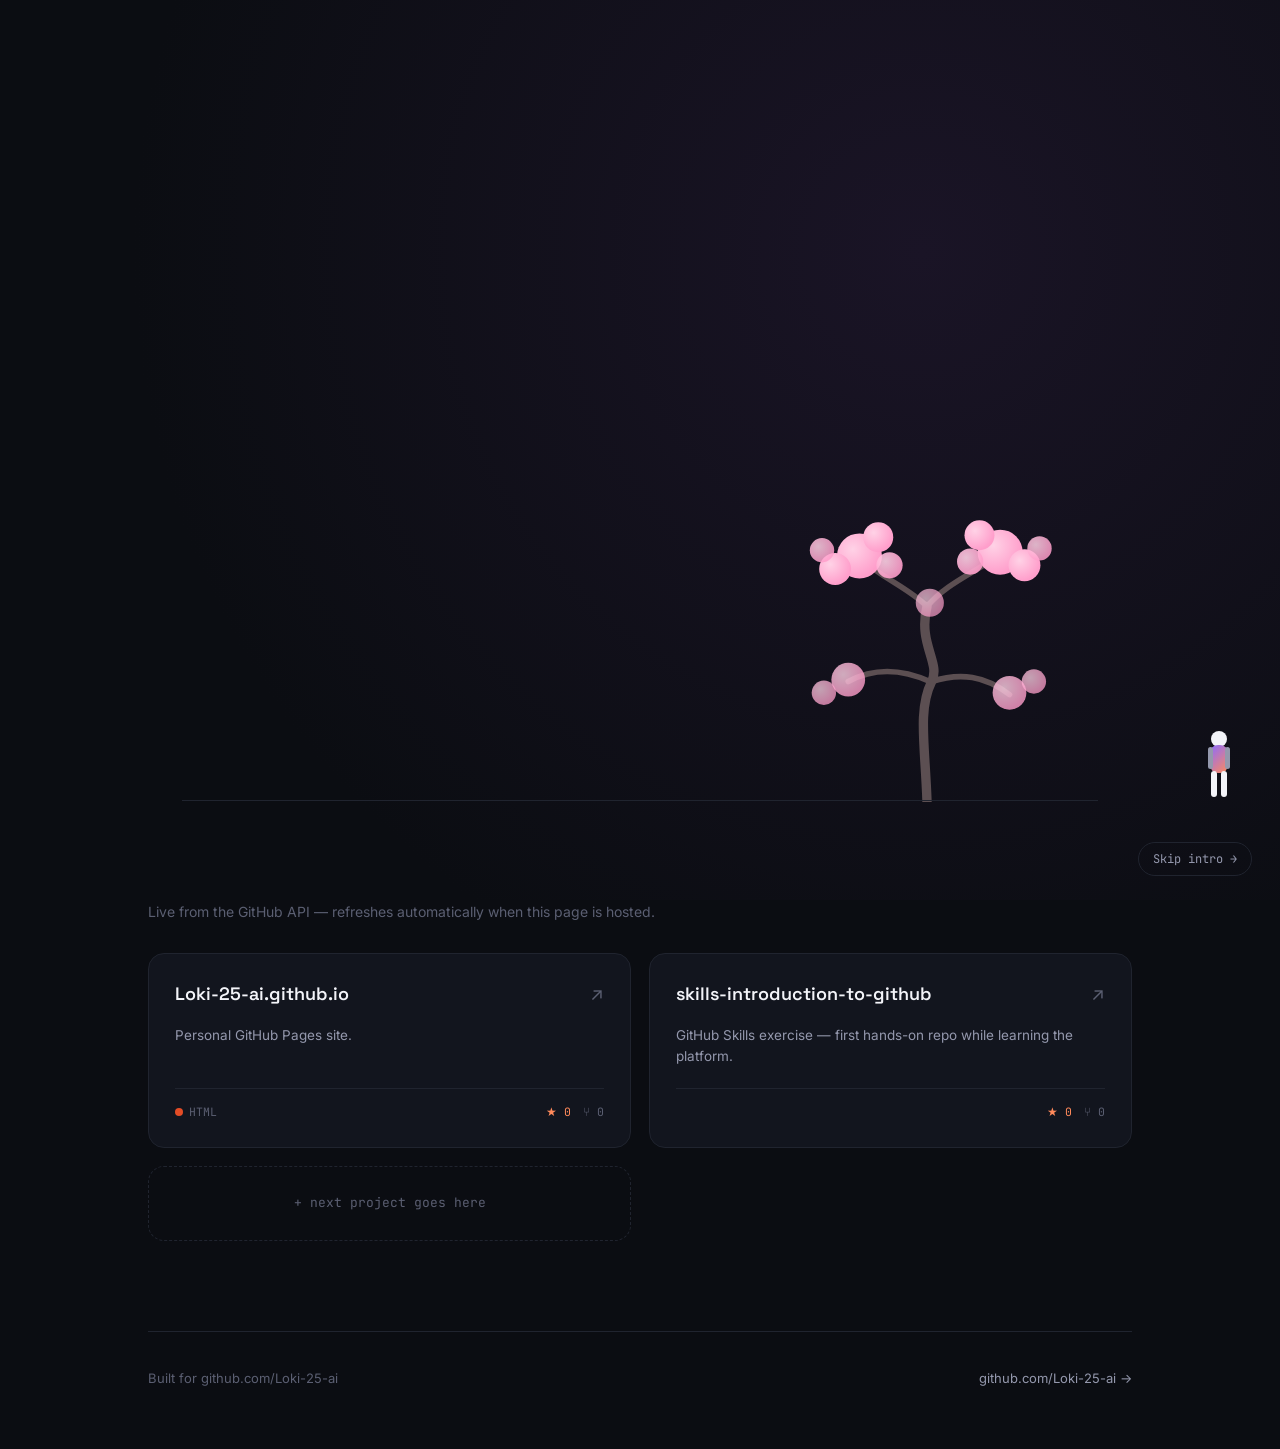
==== index.html @ 752c2a3f "Preparing to update my GitHub Pages site" ====
<!DOCTYPE html>
<html lang="en">
<head>
<meta charset="UTF-8" />
<meta name="viewport" content="width=device-width, initial-scale=1.0" />
<title>Loki-25-ai — Projects</title>
<link rel="preconnect" href="https://fonts.googleapis.com">
<link rel="preconnect" href="https://fonts.gstatic.com" crossorigin>
<link href="https://fonts.googleapis.com/css2?family=Space+Grotesk:wght@500;600;700&family=Inter:wght@400;500;600&family=JetBrains+Mono:wght@400;500&display=swap" rel="stylesheet">
<style>
  :root{
    --bg: #0b0d12;
    --surface: #12151e;
    --surface-2: #181c28;
    --ink: #f3f4f9;
    --ink-dim: #9498ad;
    --ink-faint: #5b5f72;
    --violet: #8b6bff;
    --orange: #ff8a5b;
    --blossom: #ff9ecb;
    --trunk: #5c4f52;
    --line: #20242f;
    --grad: linear-gradient(135deg, var(--violet), var(--orange));

    --f-display: 'Space Grotesk', sans-serif;
    --f-body: 'Inter', sans-serif;
    --f-mono: 'JetBrains Mono', monospace;
  }

  *{ margin:0; padding:0; box-sizing:border-box; }
  html{ scroll-behavior:smooth; }

  body{
    background: var(--bg);
    color: var(--ink);
    font-family: var(--f-body);
    font-size:16px;
    line-height:1.6;
    -webkit-font-smoothing:antialiased;
  }

  a{ color:inherit; }
  :focus-visible{ outline:2px solid var(--orange); outline-offset:3px; }

  .wrap{ max-width:1040px; margin:0 auto; padding:0 28px; }

  /* ---------------- nav ---------------- */
  nav{
    position:sticky; top:0; z-index:40;
    backdrop-filter: blur(10px);
    background: rgba(11,13,18,0.7);
    border-bottom:1px solid var(--line);
  }
  .nav-row{
    display:flex; align-items:center; justify-content:space-between;
    padding:18px 28px;
    max-width:1040px; margin:0 auto;
  }
  .nav-mark{
    font-family:var(--f-display); font-weight:700; font-size:16px;
    letter-spacing:-0.01em;
  }
  .nav-mark span{ background:var(--grad); -webkit-background-clip:text; background-clip:text; color:transparent; }
  .nav-link{
    font-size:13px; color:var(--ink-dim); text-decoration:none;
    border:1px solid var(--line); padding:8px 14px; border-radius:100px;
    transition: border-color .15s ease, color .15s ease;
  }
  .nav-link:hover{ border-color:var(--violet); color:var(--ink); }

  /* ---------------- hero ---------------- */
  .hero{
    position:relative; overflow:hidden;
    padding:110px 0 90px;
  }
  .blob{
    position:absolute; width:480px; height:480px; border-radius:50%;
    background: var(--grad);
    filter: blur(130px); opacity:0.14;
    top:-200px; left:-180px;
    pointer-events:none; z-index:0;
    will-change: transform;
  }
  @media (prefers-reduced-motion: no-preference){
    .blob{ transition: transform .6s ease-out; }
  }

  .tree-decor{
    position:absolute; top:-30px; right:-10px;
    width:240px; height:280px;
    opacity:0.5; pointer-events:none; z-index:0;
  }
  .tree-decor svg{ width:100%; height:100%; }
  .tree-decor .petal-layer{ position:absolute; inset:0; overflow:hidden; }

  .hero-inner{ position:relative; z-index:1; }
  .eyebrow{
    font-family:var(--f-mono); font-size:12.5px; color:var(--ink-faint);
    letter-spacing:0.06em; text-transform:uppercase;
    display:flex; align-items:center; gap:8px;
    margin-bottom:22px;
  }
  .eyebrow .pulse{ width:7px; height:7px; border-radius:50%; background:#5fe3b3; flex-shrink:0; }
  @media (prefers-reduced-motion: no-preference){
    .eyebrow .pulse{ animation: pulse 2.2s ease-in-out infinite; }
  }
  @keyframes pulse{ 0%,100%{ opacity:1; } 50%{ opacity:0.35; } }

  h1{
    font-family:var(--f-display); font-weight:700;
    font-size: clamp(40px, 6.4vw, 76px);
    line-height:1.03; letter-spacing:-0.02em;
    margin-bottom:24px; max-width:760px;
  }
  h1 .accent{
    background:var(--grad); -webkit-background-clip:text; background-clip:text; color:transparent;
  }

  .lede{
    font-size:17px; color:var(--ink-dim); max-width:520px; margin-bottom:38px;
  }

  .hero-actions{ display:flex; flex-wrap:wrap; gap:14px; }
  .btn{
    font-family:var(--f-body); font-weight:600; font-size:14px;
    padding:13px 22px; border-radius:10px;
    text-decoration:none; display:inline-flex; align-items:center; gap:8px;
    cursor:pointer; border:1px solid transparent;
    transition: transform .15s ease;
  }
  .btn-grad{ background:var(--grad); color:#0b0d12; }
  .btn-ghost{ background:var(--surface); border-color:var(--line); color:var(--ink); }
  .btn-ghost:hover{ border-color:var(--violet); }
  .btn[data-magnetic]{ will-change: transform; }

  /* ---------------- stats ---------------- */
  .stats{
    display:flex; flex-wrap:wrap; gap:34px;
    padding:34px 0; border-top:1px solid var(--line); border-bottom:1px solid var(--line);
    margin-bottom:80px;
  }
  .stat{ display:flex; flex-direction:column; gap:4px; }
  .stat-num{ font-family:var(--f-display); font-size:28px; font-weight:600; }
  .stat-label{ font-size:12px; color:var(--ink-faint); font-family:var(--f-mono); letter-spacing:0.04em; }

  /* ---------------- projects ---------------- */
  .section-head{
    display:flex; justify-content:space-between; align-items:baseline; flex-wrap:wrap; gap:14px;
    margin-bottom:30px;
  }
  .section-head h2{ font-family:var(--f-display); font-size:26px; font-weight:600; }
  .section-head p{ font-size:14px; color:var(--ink-faint); }

  .sort-row{ display:flex; gap:8px; }
  .chip{
    font-family:var(--f-mono); font-size:11.5px; color:var(--ink-dim);
    border:1px solid var(--line); background:var(--surface);
    padding:6px 12px; border-radius:100px; cursor:pointer;
  }
  .chip.active{ border-color:var(--orange); color:var(--orange); }

  .grid{
    display:grid; grid-template-columns: repeat(2, 1fr); gap:18px;
    margin-bottom:90px;
    perspective: 1200px;
  }
  @media (max-width:680px){ .grid{ grid-template-columns: 1fr; } }

  .card{
    position:relative;
    background: var(--surface);
    border:1px solid var(--line);
    border-radius:16px;
    padding:26px;
    text-decoration:none;
    color:var(--ink);
    display:flex; flex-direction:column;
    transform: rotateX(var(--ry, 0deg)) rotateY(var(--rx, 0deg));
    transition: transform .15s ease, border-color .2s ease;
    overflow:hidden;
  }
  .card::before{
    content:"";
    position:absolute; inset:0; border-radius:16px;
    background: radial-gradient(280px circle at var(--mx,50%) var(--my,50%), rgba(139,107,255,0.16), transparent 60%);
    opacity:0; transition: opacity .2s ease;
    pointer-events:none;
  }
  .card:hover, .card:focus-visible{ border-color: var(--line); }
  .card:hover::before, .card:focus-visible::before{ opacity:1; }

  .card-top{ display:flex; justify-content:space-between; align-items:flex-start; margin-bottom:16px; }
  .card-name{ font-family:var(--f-display); font-size:18px; font-weight:600; }
  .card-arrow{ color:var(--ink-faint); font-size:18px; transition: transform .15s ease, color .15s ease; }
  .card:hover .card-arrow{ transform: translate(3px,-3px); color:var(--orange); }

  .card-desc{ font-size:13.5px; color:var(--ink-dim); margin-bottom:20px; flex-grow:1; }

  .card-meta{
    display:flex; align-items:center; justify-content:space-between;
    font-family:var(--f-mono); font-size:11.5px; color:var(--ink-faint);
    border-top:1px solid var(--line); padding-top:14px; flex-wrap:wrap; gap:8px;
  }
  .lang{ display:inline-flex; align-items:center; gap:6px; }
  .lang-dot{ width:8px; height:8px; border-radius:50%; }
  .meta-right{ display:flex; gap:12px; }
  .meta-right .star{ color:var(--orange); }

  .empty-slot{
    border:1px dashed var(--line); border-radius:16px;
    padding:26px; display:flex; align-items:center; justify-content:center;
    color:var(--ink-faint); font-size:13px; font-family:var(--f-mono);
    text-align:center;
  }

  /* ---------------- footer ---------------- */
  footer{
    border-top:1px solid var(--line); padding:36px 0 60px;
    display:flex; justify-content:space-between; flex-wrap:wrap; gap:14px;
    font-size:13px; color:var(--ink-faint);
  }
  footer a{ color:var(--ink-dim); text-decoration:none; }
  footer a:hover{ color:var(--ink); }

  /* ---------------- cherry tree (shared svg styling) ---------------- */
  .cherry-tree .trunk, .cherry-tree .branch{
    stroke: var(--trunk); fill:none; stroke-linecap:round;
  }
  .cherry-tree .stop-light{ stop-color:#ffd2e6; }
  .cherry-tree .stop-blossom{ stop-color: var(--blossom); }
  .petal{
    position:absolute; top:-8%;
    border-radius: 0 60% 60% 60%;
    background: var(--blossom);
    animation-name: petalFall;
    animation-timing-function: linear;
    animation-iteration-count: infinite;
  }
  @keyframes petalFall{
    0%{ top:-8%; opacity:0; transform: translateX(0) rotate(0deg); }
    8%{ opacity:1; }
    50%{ transform: translateX(var(--sway, 15px)) rotate(180deg); }
    100%{ top:108%; opacity:.85; transform: translateX(0) rotate(360deg); }
  }

  /* ---------------- intro overlay ---------------- */
  .intro-overlay{
    position:fixed; inset:0; z-index:200;
    background: radial-gradient(circle at 72% 28%, #1a1426, var(--bg) 70%);
    display:flex; align-items:flex-end; justify-content:center;
    overflow:hidden;
    transition: opacity .6s ease;
  }
  .intro-overlay.intro-done{ opacity:0; pointer-events:none; }

  .intro-scene{ position:relative; width:100%; max-width:1040px; height:100%; margin:0 auto; }

  .intro-tree{
    position:absolute; right:8%; bottom:11%; width:300px; height:auto;
    opacity:0; animation: treeIn 1.1s ease forwards; animation-delay:.15s;
  }
  @keyframes treeIn{
    from{ opacity:0; transform:translateY(18px) scale(.92); }
    to{ opacity:1; transform:translateY(0) scale(1); }
  }
  .intro-scene .petal-layer{ position:absolute; inset:0; overflow:hidden; }

  .ground-line{
    position:absolute; left:6%; right:6%; bottom:11%; height:1px;
    background: var(--line);
  }

  /* ---------------- walking character ---------------- */
  .walker{
    position:absolute; bottom:11%; left:-80px; width:34px; height:70px;
  }
  .walker.walk-once{ animation: walkAcross 3.3s linear forwards; animation-delay:.45s; }
  @keyframes walkAcross{ from{ left:-80px; } to{ left:104%; } }

  .w-head, .w-body{ animation: bob .275s ease-in-out infinite alternate; }
  .w-head{
    position:absolute; top:0; left:9px; width:16px; height:16px;
    border-radius:50%; background: var(--ink);
  }
  .w-body{
    position:absolute; top:14px; left:8px; width:18px; height:28px;
    border-radius:8px; background: var(--grad);
  }
  @keyframes bob{ from{ transform:translateY(0); } to{ transform:translateY(-2px); } }

  .w-arm, .w-leg{ position:absolute; transform-origin: top center; }
  .w-arm{ top:16px; width:5px; height:22px; border-radius:3px; background: var(--ink-dim); }
  .w-leg{ top:40px; width:6px; height:26px; border-radius:3px; background: var(--ink); }
  .w-arm.left{ left:6px; animation: armSwingL .55s ease-in-out infinite; }
  .w-arm.right{ left:23px; animation: armSwingR .55s ease-in-out infinite; }
  .w-leg.left{ left:9px; animation: legSwingL .55s ease-in-out infinite; }
  .w-leg.right{ left:19px; animation: legSwingR .55s ease-in-out infinite; }
  @keyframes legSwingL{ 0%,100%{ transform:rotate(-22deg); } 50%{ transform:rotate(22deg); } }
  @keyframes legSwingR{ 0%,100%{ transform:rotate(22deg); } 50%{ transform:rotate(-22deg); } }
  @keyframes armSwingL{ 0%,100%{ transform:rotate(20deg); } 50%{ transform:rotate(-20deg); } }
  @keyframes armSwingR{ 0%,100%{ transform:rotate(-20deg); } 50%{ transform:rotate(20deg); } }

  .skip-intro{
    position:absolute; bottom:24px; right:28px;
    background:transparent; border:1px solid var(--line); color:var(--ink-dim);
    font-family:var(--f-mono); font-size:12px; padding:8px 14px; border-radius:100px;
    cursor:pointer; opacity:0; animation: fadeInSkip .4s ease forwards; animation-delay:1s;
  }
  .skip-intro:hover{ border-color:var(--orange); color:var(--ink); }
  @keyframes fadeInSkip{ to{ opacity:1; } }

  @media (max-width:680px){
    .intro-tree{ right:2%; width:220px; }
  }

</style>
</head>
<body>

<div class="intro-overlay" id="introOverlay">
  <div class="intro-scene">
    <svg class="cherry-tree intro-tree" viewBox="0 0 320 360" xmlns="http://www.w3.org/2000/svg" aria-hidden="true">
      <defs>
        <radialGradient id="blossomGradA" cx="35%" cy="35%" r="65%">
          <stop offset="0%" class="stop-light"/>
          <stop offset="100%" class="stop-blossom"/>
        </radialGradient>
      </defs>
      <path class="trunk" d="M160 360 C158 300 150 262 165 232 C175 212 150 192 160 152" stroke-width="10"/>
      <path class="branch" d="M160 152 C140 132 112 122 88 100" stroke-width="6"/>
      <path class="branch" d="M160 152 C182 126 212 116 238 96" stroke-width="6"/>
      <path class="branch" d="M163 232 C132 218 102 218 76 232" stroke-width="6"/>
      <path class="branch" d="M165 232 C196 222 222 226 248 246" stroke-width="6"/>
      <g fill="url(#blossomGradA)">
        <circle cx="88" cy="98" r="24"/><circle cx="62" cy="112" r="17"/><circle cx="108" cy="78" r="16"/>
        <circle cx="48" cy="92" r="13" opacity=".85"/><circle cx="120" cy="108" r="14" opacity=".9"/>
        <circle cx="238" cy="94" r="24"/><circle cx="264" cy="108" r="17"/><circle cx="216" cy="76" r="16"/>
        <circle cx="280" cy="90" r="13" opacity=".85"/><circle cx="206" cy="104" r="14" opacity=".9"/>
        <circle cx="76" cy="230" r="18" opacity=".8"/><circle cx="50" cy="244" r="13" opacity=".75"/>
        <circle cx="248" cy="244" r="18" opacity=".8"/><circle cx="274" cy="232" r="13" opacity=".75"/>
        <circle cx="163" cy="148" r="15" opacity=".7"/>
      </g>
    </svg>
    <div class="petal-layer" id="introPetals"></div>
    <div class="ground-line"></div>
    <div class="walker walk-once" id="introWalker">
      <div class="w-head"></div>
      <div class="w-body"></div>
      <div class="w-arm left"></div>
      <div class="w-arm right"></div>
      <div class="w-leg left"></div>
      <div class="w-leg right"></div>
    </div>
  </div>
  <button class="skip-intro" id="skipIntro" type="button">Skip intro →</button>
</div>

<nav>
  <div class="nav-row">
    <div class="nav-mark">loki<span>-25-ai</span></div>
    <a class="nav-link" href="https://github.com/Loki-25-ai" target="_blank" rel="noopener">GitHub ↗</a>
  </div>
</nav>

<header class="hero">
  <div class="blob" id="blob" aria-hidden="true"></div>
  <div class="tree-decor" aria-hidden="true">
    <svg class="cherry-tree" viewBox="0 0 320 360" xmlns="http://www.w3.org/2000/svg">
      <defs>
        <radialGradient id="blossomGradB" cx="35%" cy="35%" r="65%">
          <stop offset="0%" class="stop-light"/>
          <stop offset="100%" class="stop-blossom"/>
        </radialGradient>
      </defs>
      <path class="trunk" d="M160 360 C158 300 150 262 165 232 C175 212 150 192 160 152" stroke-width="10"/>
      <path class="branch" d="M160 152 C140 132 112 122 88 100" stroke-width="6"/>
      <path class="branch" d="M160 152 C182 126 212 116 238 96" stroke-width="6"/>
      <path class="branch" d="M163 232 C132 218 102 218 76 232" stroke-width="6"/>
      <path class="branch" d="M165 232 C196 222 222 226 248 246" stroke-width="6"/>
      <g fill="url(#blossomGradB)">
        <circle cx="88" cy="98" r="24"/><circle cx="62" cy="112" r="17"/><circle cx="108" cy="78" r="16"/>
        <circle cx="238" cy="94" r="24"/><circle cx="264" cy="108" r="17"/><circle cx="216" cy="76" r="16"/>
        <circle cx="163" cy="148" r="15" opacity=".7"/>
      </g>
    </svg>
    <div class="petal-layer" id="ambientPetals"></div>
  </div>
  <div class="wrap hero-inner">
    <div class="eyebrow"><span class="pulse"></span> open for collaboration · github.com/Loki-25-ai</div>
    <h1>Building things, one repo at a <span class="accent">time</span>.</h1>
    <p class="lede">A running log of what's currently in progress on GitHub — pulled straight from the source, no curated highlight reel.</p>
    <div class="hero-actions">
      <a class="btn btn-grad" data-magnetic href="https://github.com/Loki-25-ai" target="_blank" rel="noopener">View GitHub profile</a>
      <button class="btn btn-ghost" data-magnetic id="toProjects" type="button">See projects ↓</button>
    </div>
  </div>
</header>

<main class="wrap">

  <div class="stats" id="stats">
    <div class="stat"><span class="stat-num" id="statRepos">2</span><span class="stat-label">PUBLIC REPOS</span></div>
    <div class="stat"><span class="stat-num" id="statStars">0</span><span class="stat-label">TOTAL STARS</span></div>
    <div class="stat"><span class="stat-num" id="statFollowers">1</span><span class="stat-label">FOLLOWERS</span></div>
    <div class="stat"><span class="stat-num" id="statLang">HTML</span><span class="stat-label">TOP LANGUAGE</span></div>
  </div>

  <section id="projects">
    <div class="section-head">
      <div>
        <h2>Projects</h2>
        <p>Live from the GitHub API — refreshes automatically when this page is hosted.</p>
      </div>
      <div class="sort-row">
        <button class="chip active" data-sort="stars" type="button">★ stars</button>
        <button class="chip" data-sort="updated" type="button">recent</button>
        <button class="chip" data-sort="name" type="button">a–z</button>
      </div>
    </div>
    <div class="grid" id="grid"><!-- populated by JS --></div>
  </section>

  <footer>
    <span>Built for github.com/Loki-25-ai</span>
    <a href="https://github.com/Loki-25-ai" target="_blank" rel="noopener">github.com/Loki-25-ai →</a>
  </footer>

</main>

<script>
(function(){
  "use strict";
  var USERNAME = "Loki-25-ai";
  var reduceMotion = window.matchMedia("(prefers-reduced-motion: reduce)").matches;

  /* real snapshot — always shown immediately, no waiting on network */
  var DEFAULT_USER = {
    public_repos: 2, followers: 1,
    avatar_url: "https://avatars.githubusercontent.com/u/199980539?v=4",
    bio: null
  };
  var DEFAULT_REPOS = [
    {
      name: "Loki-25-ai.github.io",
      description: "Personal GitHub Pages site.",
      html_url: "https://github.com/Loki-25-ai/Loki-25-ai.github.io",
      language: "HTML",
      stargazers_count: 0,
      forks_count: 0,
      updated_at: null
    },
    {
      name: "skills-introduction-to-github",
      description: "GitHub Skills exercise — first hands-on repo while learning the platform.",
      html_url: "https://github.com/Loki-25-ai/skills-introduction-to-github",
      language: null,
      stargazers_count: 0,
      forks_count: 0,
      updated_at: null
    }
  ];

  var repoData = DEFAULT_REPOS.slice();
  var userData = DEFAULT_USER;

  var LANG_COLORS = {
    JavaScript:"#f1e05a", TypeScript:"#3178c6", Python:"#3572A5", HTML:"#e34c26",
    CSS:"#563d7c", Go:"#00ADD8", Rust:"#dea584", Java:"#b07219", "C++":"#f34b7d",
    C:"#9c9c9c", Shell:"#89e051", Ruby:"#701516", PHP:"#4F5D95", Swift:"#F05138",
    Kotlin:"#A97BFF", Vue:"#41b883"
  };
  function langColor(l){ return LANG_COLORS[l] || "#8b6bff"; }

  function escapeHtml(s){
    return String(s).replace(/[&<>"']/g, function(c){
      return ({"&":"&amp;","<":"&lt;",">":"&gt;",'"':"&quot;","'":"&#39;"})[c];
    });
  }
  function timeAgo(dateStr){
    if(!dateStr) return null;
    var diff = (Date.now() - new Date(dateStr).getTime()) / 1000;
    if(diff < 60) return Math.floor(diff) + "s ago";
    diff /= 60; if(diff < 60) return Math.floor(diff) + "m ago";
    diff /= 60; if(diff < 24) return Math.floor(diff) + "h ago";
    diff /= 24; if(diff < 30) return Math.floor(diff) + "d ago";
    diff /= 30; if(diff < 12) return Math.floor(diff) + "mo ago";
    diff /= 12; return Math.floor(diff) + "y ago";
  }

  function renderStats(){
    var totalStars = repoData.reduce(function(s,r){ return s + (r.stargazers_count||0); }, 0);
    var langCount = {};
    repoData.forEach(function(r){ if(r.language) langCount[r.language] = (langCount[r.language]||0)+1; });
    var topLang = Object.keys(langCount).sort(function(a,b){ return langCount[b]-langCount[a]; })[0] || "n/a";

    document.getElementById("statRepos").textContent = userData.public_repos;
    document.getElementById("statStars").textContent = totalStars;
    document.getElementById("statFollowers").textContent = userData.followers;
    document.getElementById("statLang").textContent = topLang;
  }

  function renderGrid(list){
    var grid = document.getElementById("grid");
    if(!list.length){
      grid.innerHTML = '<div class="empty-slot">no repos yet — check back soon</div>';
      return;
    }
    var html = list.map(function(repo){
      var desc = repo.description ? escapeHtml(repo.description) : "No description yet.";
      var lang = repo.language;
      var langHtml = lang
        ? '<span class="lang"><span class="lang-dot" style="background:' + langColor(lang) + '"></span>' + escapeHtml(lang) + '</span>'
        : '<span></span>';
      var ago = timeAgo(repo.updated_at);
      return (
        '<a class="card" href="' + repo.html_url + '" target="_blank" rel="noopener">' +
          '<div class="card-top"><span class="card-name">' + escapeHtml(repo.name) + '</span><span class="card-arrow">↗</span></div>' +
          '<div class="card-desc">' + desc + '</div>' +
          '<div class="card-meta">' + langHtml +
            '<span class="meta-right">' +
              (ago ? '<span>' + ago + '</span>' : '') +
              '<span class="star">★ ' + (repo.stargazers_count||0) + '</span>' +
              '<span>⑂ ' + (repo.forks_count||0) + '</span>' +
            '</span>' +
          '</div>' +
        '</a>'
      );
    }).join("");
    html += '<div class="empty-slot">+ next project goes here</div>';
    grid.innerHTML = html;
  }

  function sortAndRender(key){
    var sorted = repoData.slice();
    if(key === "stars") sorted.sort(function(a,b){ return (b.stargazers_count||0)-(a.stargazers_count||0); });
    else if(key === "updated") sorted.sort(function(a,b){ return new Date(b.updated_at||0)-new Date(a.updated_at||0); });
    else if(key === "name") sorted.sort(function(a,b){ return a.name.localeCompare(b.name); });
    renderGrid(sorted);
  }

  document.querySelectorAll(".chip").forEach(function(btn){
    btn.addEventListener("click", function(){
      document.querySelectorAll(".chip").forEach(function(b){ b.classList.remove("active"); });
      btn.classList.add("active");
      sortAndRender(btn.dataset.sort);
    });
  });

  document.getElementById("toProjects").addEventListener("click", function(){
    document.getElementById("projects").scrollIntoView({ behavior: reduceMotion ? "auto" : "smooth" });
  });

  /* ---------------- falling petals ---------------- */
  function createPetals(container, count){
    if(!container) return;
    for(var i=0;i<count;i++){
      var p = document.createElement("div");
      p.className = "petal";
      var size = 6 + Math.random()*6;
      p.style.width = size + "px";
      p.style.height = size + "px";
      p.style.left = (Math.random()*100).toFixed(1) + "%";
      p.style.setProperty("--sway", (Math.random()*40-20).toFixed(0) + "px");
      var dur = 5 + Math.random()*5;
      p.style.animationDuration = dur.toFixed(1) + "s";
      p.style.animationDelay = (-Math.random()*dur).toFixed(1) + "s";
      p.style.opacity = (0.45 + Math.random()*0.5).toFixed(2);
      container.appendChild(p);
    }
  }

  /* ---------------- intro sequence ---------------- */
  var introOverlay = document.getElementById("introOverlay");
  var skipBtn = document.getElementById("skipIntro");

  function endIntro(){
    if(!introOverlay || introOverlay.dataset.done) return;
    introOverlay.dataset.done = "1";
    introOverlay.classList.add("intro-done");
    document.body.style.overflow = "";
    setTimeout(function(){ introOverlay.style.display = "none"; }, 650);
  }

  if(reduceMotion){
    endIntro();
    if(introOverlay) introOverlay.style.display = "none";
  } else if(introOverlay){
    document.body.style.overflow = "hidden";
    createPetals(document.getElementById("introPetals"), 16);
    skipBtn.addEventListener("click", endIntro);
    setTimeout(endIntro, 4100);
  }
  createPetals(document.getElementById("ambientPetals"), reduceMotion ? 0 : 5);


  renderStats();
  sortAndRender("stars");

  /* attempt to refresh live from the GitHub API; silently keep snapshot on failure */
  Promise.all([
    fetch("https://api.github.com/users/" + USERNAME).then(function(r){ if(!r.ok) throw 0; return r.json(); }),
    fetch("https://api.github.com/users/" + USERNAME + "/repos?per_page=100&sort=updated").then(function(r){ if(!r.ok) throw 0; return r.json(); })
  ]).then(function(results){
    userData = results[0] || userData;
    if(Array.isArray(results[1]) && results[1].length){ repoData = results[1]; }
    renderStats();
    var active = document.querySelector(".chip.active");
    sortAndRender(active ? active.dataset.sort : "stars");
  }).catch(function(){ /* keep static snapshot, no error shown to user */ });

  /* ---------------- card tilt + spotlight ---------------- */
  if(!reduceMotion){
    document.addEventListener("pointermove", function(e){
      var card = e.target.closest && e.target.closest(".card");
      if(!card) return;
      var rect = card.getBoundingClientRect();
      var x = (e.clientX - rect.left) / rect.width;
      var y = (e.clientY - rect.top) / rect.height;
      card.style.setProperty("--rx", ((x-0.5)*8).toFixed(2) + "deg");
      card.style.setProperty("--ry", ((0.5-y)*8).toFixed(2) + "deg");
      card.style.setProperty("--mx", (x*100).toFixed(1) + "%");
      card.style.setProperty("--my", (y*100).toFixed(1) + "%");
    });
    document.addEventListener("pointerleave", function(e){
      var card = e.target.closest && e.target.closest(".card");
      if(card){ card.style.setProperty("--rx","0deg"); card.style.setProperty("--ry","0deg"); }
    }, true);

    /* magnetic buttons */
    document.querySelectorAll("[data-magnetic]").forEach(function(btn){
      btn.addEventListener("pointermove", function(e){
        var r = btn.getBoundingClientRect();
        var mx = e.clientX - (r.left + r.width/2);
        var my = e.clientY - (r.top + r.height/2);
        btn.style.transform = "translate(" + (mx*0.18).toFixed(1) + "px," + (my*0.25).toFixed(1) + "px)";
      });
      btn.addEventListener("pointerleave", function(){ btn.style.transform = "translate(0,0)"; });
    });

    /* hero blob follows cursor slightly */
    document.addEventListener("pointermove", function(e){
      var blob = document.getElementById("blob");
      var x = (e.clientX / window.innerWidth - 0.5) * 40;
      var y = (e.clientY / window.innerHeight - 0.5) * 40;
      blob.style.transform = "translate(" + x.toFixed(1) + "px," + y.toFixed(1) + "px)";
    });
  }
})();
</script>

</body>
</html>
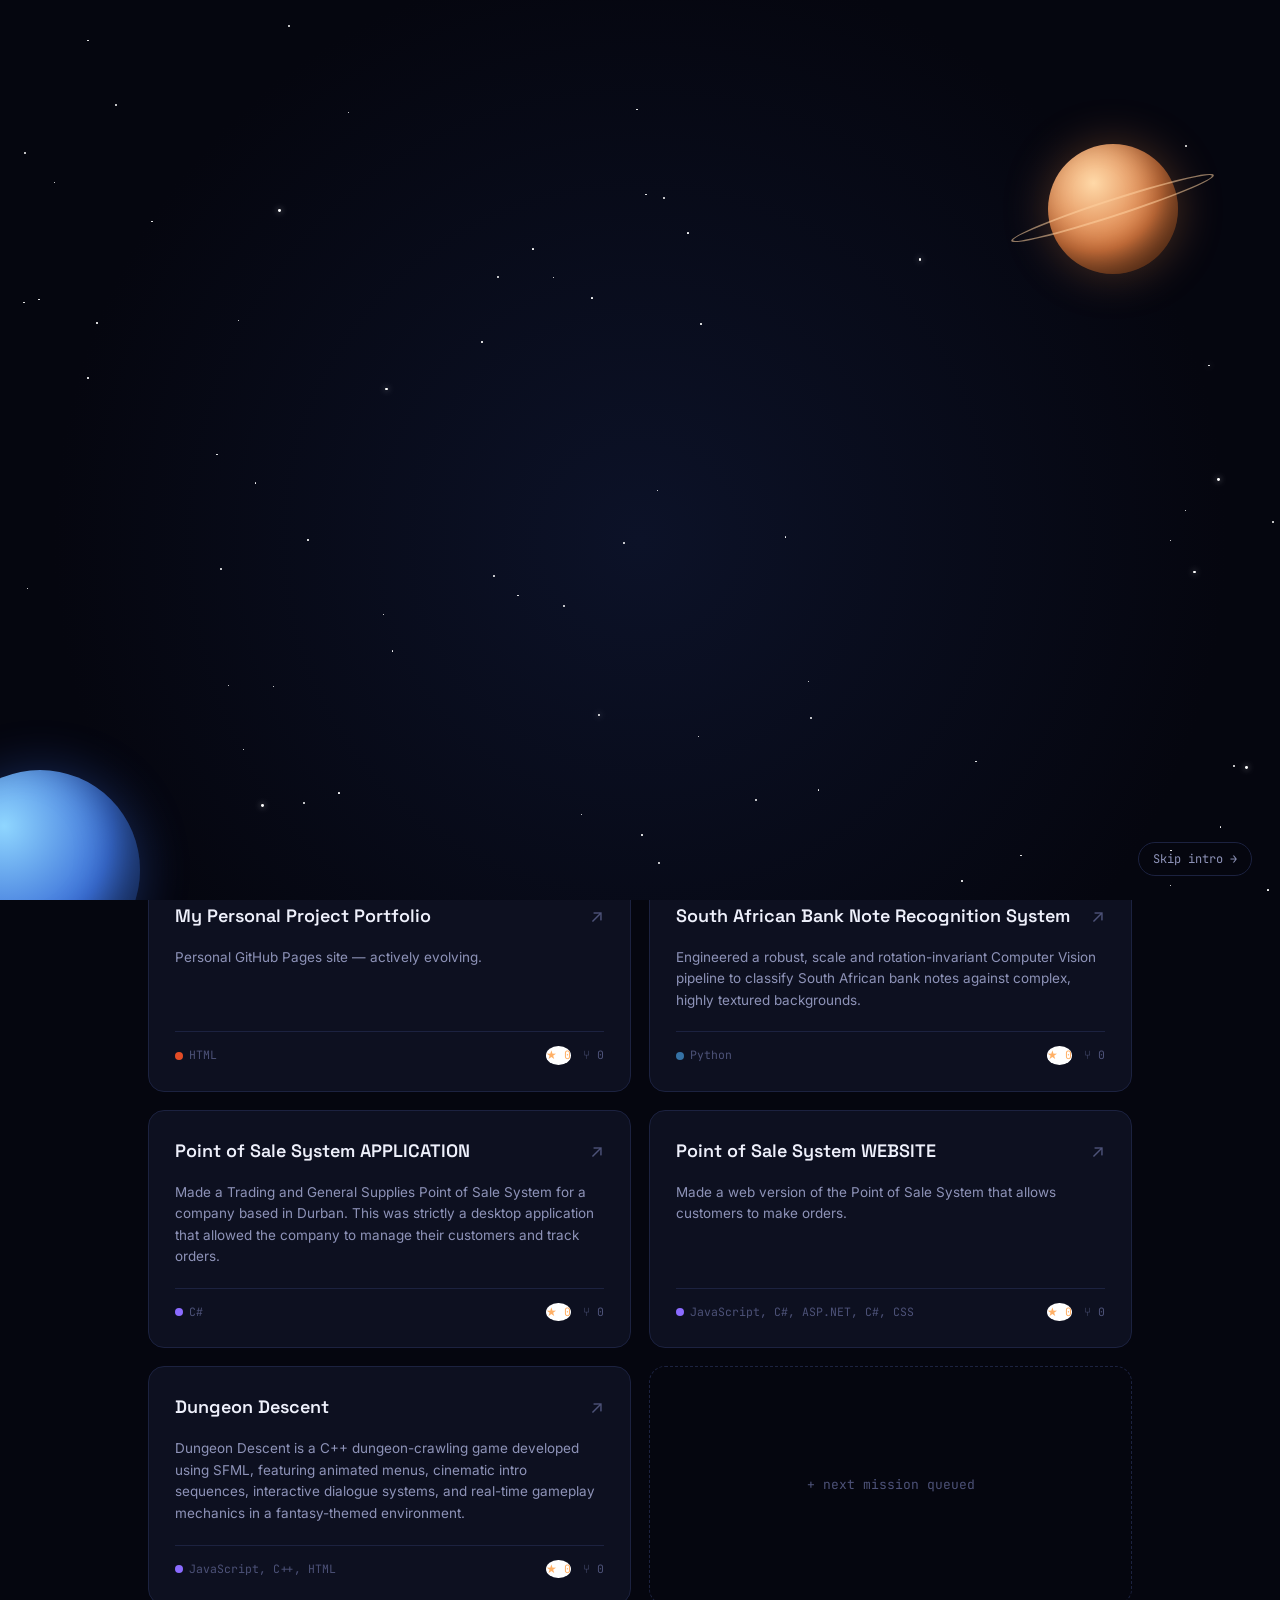
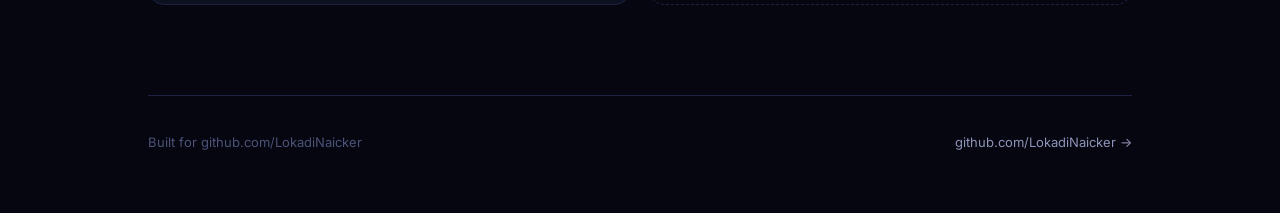
==== commit ac6a8a56: "Update index.html" ====
--- a/index.html
+++ b/index.html
@@ -3,24 +3,23 @@
 <head>
 <meta charset="UTF-8" />
 <meta name="viewport" content="width=device-width, initial-scale=1.0" />
-<title>Loki-25-ai — Projects</title>
+<title>Lokadi Naicker — Projects</title>
 <link rel="preconnect" href="https://fonts.googleapis.com">
 <link rel="preconnect" href="https://fonts.gstatic.com" crossorigin>
 <link href="https://fonts.googleapis.com/css2?family=Space+Grotesk:wght@500;600;700&family=Inter:wght@400;500;600&family=JetBrains+Mono:wght@400;500&display=swap" rel="stylesheet">
 <style>
   :root{
-    --bg: #0b0d12;
-    --surface: #12151e;
-    --surface-2: #181c28;
-    --ink: #f3f4f9;
-    --ink-dim: #9498ad;
-    --ink-faint: #5b5f72;
+    --bg: #05060f;
+    --surface: #0d1020;
+    --surface-2: #131a30;
+    --ink: #eef0fb;
+    --ink-dim: #8e93b8;
+    --ink-faint: #4d5278;
+    --cyan: #5eead4;
     --violet: #8b6bff;
-    --orange: #ff8a5b;
-    --blossom: #ff9ecb;
-    --trunk: #5c4f52;
-    --line: #20242f;
-    --grad: linear-gradient(135deg, var(--violet), var(--orange));
+    --warm: #ffb066;
+    --line: #1c2240;
+    --grad: linear-gradient(135deg, var(--cyan), var(--violet));
 
     --f-display: 'Space Grotesk', sans-serif;
     --f-body: 'Inter', sans-serif;
@@ -40,15 +39,23 @@
   }
 
   a{ color:inherit; }
-  :focus-visible{ outline:2px solid var(--orange); outline-offset:3px; }
+  :focus-visible{ outline:2px solid var(--warm); outline-offset:3px; }
 
   .wrap{ max-width:1040px; margin:0 auto; padding:0 28px; }
+
+  /* ---------------- stars (shared) ---------------- */
+  .star{
+    position:absolute; border-radius:50%; background:#fff;
+    animation-name: twinkle; animation-iteration-count: infinite; animation-timing-function: ease-in-out;
+  }
+  .star.bright{ box-shadow: 0 0 6px rgba(255,255,255,.8); }
+  @keyframes twinkle{ 0%,100%{ opacity:.15; } 50%{ opacity:1; } }
 
   /* ---------------- nav ---------------- */
   nav{
     position:sticky; top:0; z-index:40;
     backdrop-filter: blur(10px);
-    background: rgba(11,13,18,0.7);
+    background: rgba(5,6,15,0.7);
     border-bottom:1px solid var(--line);
   }
   .nav-row{
@@ -56,54 +63,44 @@
     padding:18px 28px;
     max-width:1040px; margin:0 auto;
   }
-  .nav-mark{
-    font-family:var(--f-display); font-weight:700; font-size:16px;
-    letter-spacing:-0.01em;
-  }
+  .nav-mark{ font-family:var(--f-display); font-weight:700; font-size:16px; letter-spacing:-0.01em; }
   .nav-mark span{ background:var(--grad); -webkit-background-clip:text; background-clip:text; color:transparent; }
   .nav-link{
     font-size:13px; color:var(--ink-dim); text-decoration:none;
     border:1px solid var(--line); padding:8px 14px; border-radius:100px;
     transition: border-color .15s ease, color .15s ease;
   }
-  .nav-link:hover{ border-color:var(--violet); color:var(--ink); }
+  .nav-link:hover{ border-color:var(--cyan); color:var(--ink); }
 
   /* ---------------- hero ---------------- */
-  .hero{
-    position:relative; overflow:hidden;
-    padding:110px 0 90px;
-  }
-  .blob{
+  .hero{ position:relative; overflow:hidden; padding:110px 0 90px; }
+  .hero .starfield{ position:absolute; inset:0; overflow:hidden; pointer-events:none; z-index:0; }
+  .nebula{
     position:absolute; width:480px; height:480px; border-radius:50%;
-    background: var(--grad);
-    filter: blur(130px); opacity:0.14;
-    top:-200px; left:-180px;
-    pointer-events:none; z-index:0;
-    will-change: transform;
-  }
-  @media (prefers-reduced-motion: no-preference){
-    .blob{ transition: transform .6s ease-out; }
-  }
-
-  .tree-decor{
-    position:absolute; top:-30px; right:-10px;
-    width:240px; height:280px;
-    opacity:0.5; pointer-events:none; z-index:0;
-  }
-  .tree-decor svg{ width:100%; height:100%; }
-  .tree-decor .petal-layer{ position:absolute; inset:0; overflow:hidden; }
+    background: var(--grad); filter: blur(130px); opacity:0.13;
+    top:-200px; left:-180px; pointer-events:none; z-index:0; will-change: transform;
+  }
+  @media (prefers-reduced-motion: no-preference){ .nebula{ transition: transform .6s ease-out; } }
+
+  .hero-planet{
+    position:absolute; border-radius:50%; pointer-events:none; z-index:0;
+    width:150px; height:150px; right:-30px; top:-20px;
+    background: radial-gradient(circle at 34% 30%, #ffd9a8, #d9783f 55%, #5c2c14 100%);
+    box-shadow: inset -16px -16px 34px rgba(0,0,0,.45), 0 0 50px rgba(255,150,80,.22);
+  }
+  .hero-planet::after{
+    content:""; position:absolute; left:-32%; right:-32%; top:44%; height:13px;
+    border:2px solid rgba(255,210,160,.45); border-radius:50%; transform: rotate(-18deg);
+  }
 
   .hero-inner{ position:relative; z-index:1; }
   .eyebrow{
     font-family:var(--f-mono); font-size:12.5px; color:var(--ink-faint);
     letter-spacing:0.06em; text-transform:uppercase;
-    display:flex; align-items:center; gap:8px;
-    margin-bottom:22px;
+    display:flex; align-items:center; gap:8px; margin-bottom:22px;
   }
   .eyebrow .pulse{ width:7px; height:7px; border-radius:50%; background:#5fe3b3; flex-shrink:0; }
-  @media (prefers-reduced-motion: no-preference){
-    .eyebrow .pulse{ animation: pulse 2.2s ease-in-out infinite; }
-  }
+  @media (prefers-reduced-motion: no-preference){ .eyebrow .pulse{ animation: pulse 2.2s ease-in-out infinite; } }
   @keyframes pulse{ 0%,100%{ opacity:1; } 50%{ opacity:0.35; } }
 
   h1{
@@ -112,13 +109,9 @@
     line-height:1.03; letter-spacing:-0.02em;
     margin-bottom:24px; max-width:760px;
   }
-  h1 .accent{
-    background:var(--grad); -webkit-background-clip:text; background-clip:text; color:transparent;
-  }
-
-  .lede{
-    font-size:17px; color:var(--ink-dim); max-width:520px; margin-bottom:38px;
-  }
+  h1 .accent{ background:var(--grad); -webkit-background-clip:text; background-clip:text; color:transparent; }
+
+  .lede{ font-size:17px; color:var(--ink-dim); max-width:520px; margin-bottom:38px; }
 
   .hero-actions{ display:flex; flex-wrap:wrap; gap:14px; }
   .btn{
@@ -128,16 +121,16 @@
     cursor:pointer; border:1px solid transparent;
     transition: transform .15s ease;
   }
-  .btn-grad{ background:var(--grad); color:#0b0d12; }
+  .btn-grad{ background:var(--grad); color:#05060f; }
   .btn-ghost{ background:var(--surface); border-color:var(--line); color:var(--ink); }
-  .btn-ghost:hover{ border-color:var(--violet); }
+  .btn-ghost:hover{ border-color:var(--cyan); }
   .btn[data-magnetic]{ will-change: transform; }
 
   /* ---------------- stats ---------------- */
   .stats{
     display:flex; flex-wrap:wrap; gap:34px;
     padding:34px 0; border-top:1px solid var(--line); border-bottom:1px solid var(--line);
-    margin-bottom:80px;
+    margin-bottom:80px; position:relative; z-index:1;
   }
   .stat{ display:flex; flex-direction:column; gap:4px; }
   .stat-num{ font-family:var(--f-display); font-size:28px; font-weight:600; }
@@ -157,42 +150,33 @@
     border:1px solid var(--line); background:var(--surface);
     padding:6px 12px; border-radius:100px; cursor:pointer;
   }
-  .chip.active{ border-color:var(--orange); color:var(--orange); }
+  .chip.active{ border-color:var(--warm); color:var(--warm); }
 
   .grid{
     display:grid; grid-template-columns: repeat(2, 1fr); gap:18px;
-    margin-bottom:90px;
-    perspective: 1200px;
+    margin-bottom:90px; perspective: 1200px;
   }
   @media (max-width:680px){ .grid{ grid-template-columns: 1fr; } }
 
   .card{
-    position:relative;
-    background: var(--surface);
-    border:1px solid var(--line);
-    border-radius:16px;
-    padding:26px;
-    text-decoration:none;
-    color:var(--ink);
+    position:relative; background: var(--surface); border:1px solid var(--line);
+    border-radius:16px; padding:26px; text-decoration:none; color:var(--ink);
     display:flex; flex-direction:column;
     transform: rotateX(var(--ry, 0deg)) rotateY(var(--rx, 0deg));
     transition: transform .15s ease, border-color .2s ease;
     overflow:hidden;
   }
   .card::before{
-    content:"";
-    position:absolute; inset:0; border-radius:16px;
-    background: radial-gradient(280px circle at var(--mx,50%) var(--my,50%), rgba(139,107,255,0.16), transparent 60%);
-    opacity:0; transition: opacity .2s ease;
-    pointer-events:none;
-  }
-  .card:hover, .card:focus-visible{ border-color: var(--line); }
+    content:""; position:absolute; inset:0; border-radius:16px;
+    background: radial-gradient(280px circle at var(--mx,50%) var(--my,50%), rgba(94,234,212,0.14), transparent 60%);
+    opacity:0; transition: opacity .2s ease; pointer-events:none;
+  }
   .card:hover::before, .card:focus-visible::before{ opacity:1; }
 
   .card-top{ display:flex; justify-content:space-between; align-items:flex-start; margin-bottom:16px; }
   .card-name{ font-family:var(--f-display); font-size:18px; font-weight:600; }
   .card-arrow{ color:var(--ink-faint); font-size:18px; transition: transform .15s ease, color .15s ease; }
-  .card:hover .card-arrow{ transform: translate(3px,-3px); color:var(--orange); }
+  .card:hover .card-arrow{ transform: translate(3px,-3px); color:var(--warm); }
 
   .card-desc{ font-size:13.5px; color:var(--ink-dim); margin-bottom:20px; flex-grow:1; }
 
@@ -204,13 +188,12 @@
   .lang{ display:inline-flex; align-items:center; gap:6px; }
   .lang-dot{ width:8px; height:8px; border-radius:50%; }
   .meta-right{ display:flex; gap:12px; }
-  .meta-right .star{ color:var(--orange); }
+  .meta-right .star{ color:var(--warm); position:static; animation:none; }
 
   .empty-slot{
     border:1px dashed var(--line); border-radius:16px;
     padding:26px; display:flex; align-items:center; justify-content:center;
-    color:var(--ink-faint); font-size:13px; font-family:var(--f-mono);
-    text-align:center;
+    color:var(--ink-faint); font-size:13px; font-family:var(--f-mono); text-align:center;
   }
 
   /* ---------------- footer ---------------- */
@@ -222,83 +205,81 @@
   footer a{ color:var(--ink-dim); text-decoration:none; }
   footer a:hover{ color:var(--ink); }
 
-  /* ---------------- cherry tree (shared svg styling) ---------------- */
-  .cherry-tree .trunk, .cherry-tree .branch{
-    stroke: var(--trunk); fill:none; stroke-linecap:round;
-  }
-  .cherry-tree .stop-light{ stop-color:#ffd2e6; }
-  .cherry-tree .stop-blossom{ stop-color: var(--blossom); }
-  .petal{
-    position:absolute; top:-8%;
-    border-radius: 0 60% 60% 60%;
-    background: var(--blossom);
-    animation-name: petalFall;
-    animation-timing-function: linear;
-    animation-iteration-count: infinite;
-  }
-  @keyframes petalFall{
-    0%{ top:-8%; opacity:0; transform: translateX(0) rotate(0deg); }
-    8%{ opacity:1; }
-    50%{ transform: translateX(var(--sway, 15px)) rotate(180deg); }
-    100%{ top:108%; opacity:.85; transform: translateX(0) rotate(360deg); }
-  }
-
   /* ---------------- intro overlay ---------------- */
   .intro-overlay{
     position:fixed; inset:0; z-index:200;
-    background: radial-gradient(circle at 72% 28%, #1a1426, var(--bg) 70%);
-    display:flex; align-items:flex-end; justify-content:center;
-    overflow:hidden;
-    transition: opacity .6s ease;
+    background: radial-gradient(circle at 50% 60%, #0c1228, var(--bg) 70%);
+    overflow:hidden; transition: opacity .6s ease;
   }
   .intro-overlay.intro-done{ opacity:0; pointer-events:none; }
-
-  .intro-scene{ position:relative; width:100%; max-width:1040px; height:100%; margin:0 auto; }
-
-  .intro-tree{
-    position:absolute; right:8%; bottom:11%; width:300px; height:auto;
-    opacity:0; animation: treeIn 1.1s ease forwards; animation-delay:.15s;
-  }
-  @keyframes treeIn{
-    from{ opacity:0; transform:translateY(18px) scale(.92); }
-    to{ opacity:1; transform:translateY(0) scale(1); }
-  }
-  .intro-scene .petal-layer{ position:absolute; inset:0; overflow:hidden; }
-
-  .ground-line{
-    position:absolute; left:6%; right:6%; bottom:11%; height:1px;
-    background: var(--line);
-  }
-
-  /* ---------------- walking character ---------------- */
-  .walker{
-    position:absolute; bottom:11%; left:-80px; width:34px; height:70px;
-  }
-  .walker.walk-once{ animation: walkAcross 3.3s linear forwards; animation-delay:.45s; }
-  @keyframes walkAcross{ from{ left:-80px; } to{ left:104%; } }
-
-  .w-head, .w-body{ animation: bob .275s ease-in-out infinite alternate; }
-  .w-head{
-    position:absolute; top:0; left:9px; width:16px; height:16px;
-    border-radius:50%; background: var(--ink);
-  }
-  .w-body{
-    position:absolute; top:14px; left:8px; width:18px; height:28px;
-    border-radius:8px; background: var(--grad);
-  }
-  @keyframes bob{ from{ transform:translateY(0); } to{ transform:translateY(-2px); } }
-
-  .w-arm, .w-leg{ position:absolute; transform-origin: top center; }
-  .w-arm{ top:16px; width:5px; height:22px; border-radius:3px; background: var(--ink-dim); }
-  .w-leg{ top:40px; width:6px; height:26px; border-radius:3px; background: var(--ink); }
-  .w-arm.left{ left:6px; animation: armSwingL .55s ease-in-out infinite; }
-  .w-arm.right{ left:23px; animation: armSwingR .55s ease-in-out infinite; }
-  .w-leg.left{ left:9px; animation: legSwingL .55s ease-in-out infinite; }
-  .w-leg.right{ left:19px; animation: legSwingR .55s ease-in-out infinite; }
-  @keyframes legSwingL{ 0%,100%{ transform:rotate(-22deg); } 50%{ transform:rotate(22deg); } }
-  @keyframes legSwingR{ 0%,100%{ transform:rotate(22deg); } 50%{ transform:rotate(-22deg); } }
-  @keyframes armSwingL{ 0%,100%{ transform:rotate(20deg); } 50%{ transform:rotate(-20deg); } }
-  @keyframes armSwingR{ 0%,100%{ transform:rotate(-20deg); } 50%{ transform:rotate(20deg); } }
+  .intro-scene{ position:relative; width:100%; height:100%; }
+
+  .planet-depart{
+    position:absolute; left:-60px; bottom:-70px; width:200px; height:200px; border-radius:50%;
+    background: radial-gradient(circle at 32% 28%, #8fd6ff, #3a6fd8 55%, #142a66 100%);
+    box-shadow: inset -18px -18px 40px rgba(0,0,0,.45), 0 0 50px rgba(63,120,255,.3);
+    opacity:0; animation: fadeScaleIn .9s ease forwards;
+  }
+  .planet-dest{
+    position:absolute; right:8%; top:16%; width:130px; height:130px; border-radius:50%;
+    background: radial-gradient(circle at 35% 30%, #ffd9a8, #d9783f 55%, #5c2c14 100%);
+    box-shadow: inset -14px -14px 32px rgba(0,0,0,.45), 0 0 46px rgba(255,150,80,.28);
+    opacity:0; animation: fadeScaleIn .9s ease forwards; animation-delay:.2s;
+  }
+  .planet-dest::after{
+    content:""; position:absolute; left:-32%; right:-32%; top:42%; height:14px;
+    border:2px solid rgba(255,210,160,.55); border-radius:50%; transform: rotate(-18deg);
+  }
+  @keyframes fadeScaleIn{ from{ opacity:0; transform:scale(.88); } to{ opacity:1; transform:scale(1); } }
+
+  .intro-scene .star-layer{ position:absolute; inset:0; overflow:hidden; }
+
+  /* ---------------- rocket ---------------- */
+  .rocket-wrap{
+    position:absolute; left:6%; bottom:14%; width:30px; height:50px;
+    transform: rotate(35deg) scale(.9); opacity:0;
+  }
+  .rocket-wrap.fly{ animation: rocketFlight 3.6s cubic-bezier(.45,0,.55,1) forwards; animation-delay:.5s; }
+  @keyframes rocketFlight{
+    0%{ left:6%; bottom:14%; transform: rotate(35deg) scale(.9); opacity:0; }
+    8%{ opacity:1; }
+    35%{ left:38%; bottom:46%; transform: rotate(15deg) scale(1); }
+    70%{ left:66%; bottom:60%; transform: rotate(-6deg) scale(1.05); }
+    100%{ left:84%; bottom:54%; transform: rotate(-18deg) scale(.55); opacity:0; }
+  }
+  .rocket{ position:relative; width:100%; height:100%; }
+  .r-body{
+    position:absolute; left:7px; top:8px; width:16px; height:30px;
+    background: linear-gradient(180deg, #f4f5fc, #b9bedc); border-radius:8px 8px 4px 4px;
+  }
+  .r-nose{
+    position:absolute; left:7px; top:-6px; width:0; height:0;
+    border-left:8px solid transparent; border-right:8px solid transparent; border-bottom:14px solid var(--violet);
+  }
+  .r-window{
+    position:absolute; left:11px; top:14px; width:7px; height:7px; border-radius:50%;
+    background:var(--cyan); box-shadow:0 0 6px rgba(94,234,212,.85);
+  }
+  .r-fin-l{ position:absolute; left:1px; top:26px; width:0; height:0; border-top:9px solid transparent; border-right:9px solid var(--cyan); }
+  .r-fin-r{ position:absolute; right:1px; top:26px; width:0; height:0; border-top:9px solid transparent; border-left:9px solid var(--cyan); }
+  .r-flame{
+    position:absolute; left:9px; top:34px; width:12px; height:17px;
+    background: radial-gradient(circle at 50% 0%, #fff6c8, var(--warm) 55%, transparent 80%);
+    border-radius:50% 50% 60% 60%; filter:blur(.5px);
+    animation: flameFlicker .14s ease-in-out infinite alternate;
+  }
+  @keyframes flameFlicker{ from{ transform:scaleY(.85) scaleX(.9); } to{ transform:scaleY(1.18) scaleX(1.05); } }
+
+  .warp-flash{
+    position:absolute; right:11%; top:24%; width:10px; height:10px; border-radius:50%;
+    background:#fff; opacity:0; pointer-events:none;
+  }
+  .warp-flash.go{ animation: warpFlash .5s ease-out forwards; animation-delay:3.9s; }
+  @keyframes warpFlash{
+    0%{ opacity:0; transform:scale(1); box-shadow:0 0 0 rgba(255,255,255,0); }
+    40%{ opacity:1; transform:scale(1); box-shadow:0 0 60px 30px rgba(255,255,255,.9); }
+    100%{ opacity:0; transform:scale(1); box-shadow:0 0 120px 70px rgba(255,255,255,0); }
+  }
 
   .skip-intro{
     position:absolute; bottom:24px; right:28px;
@@ -306,50 +287,32 @@
     font-family:var(--f-mono); font-size:12px; padding:8px 14px; border-radius:100px;
     cursor:pointer; opacity:0; animation: fadeInSkip .4s ease forwards; animation-delay:1s;
   }
-  .skip-intro:hover{ border-color:var(--orange); color:var(--ink); }
+  .skip-intro:hover{ border-color:var(--warm); color:var(--ink); }
   @keyframes fadeInSkip{ to{ opacity:1; } }
 
   @media (max-width:680px){
-    .intro-tree{ right:2%; width:220px; }
-  }
-
+    .planet-dest{ right:2%; width:100px; height:100px; }
+    .hero-planet{ width:100px; height:100px; }
+  }
 </style>
 </head>
 <body>
 
 <div class="intro-overlay" id="introOverlay">
   <div class="intro-scene">
-    <svg class="cherry-tree intro-tree" viewBox="0 0 320 360" xmlns="http://www.w3.org/2000/svg" aria-hidden="true">
-      <defs>
-        <radialGradient id="blossomGradA" cx="35%" cy="35%" r="65%">
-          <stop offset="0%" class="stop-light"/>
-          <stop offset="100%" class="stop-blossom"/>
-        </radialGradient>
-      </defs>
-      <path class="trunk" d="M160 360 C158 300 150 262 165 232 C175 212 150 192 160 152" stroke-width="10"/>
-      <path class="branch" d="M160 152 C140 132 112 122 88 100" stroke-width="6"/>
-      <path class="branch" d="M160 152 C182 126 212 116 238 96" stroke-width="6"/>
-      <path class="branch" d="M163 232 C132 218 102 218 76 232" stroke-width="6"/>
-      <path class="branch" d="M165 232 C196 222 222 226 248 246" stroke-width="6"/>
-      <g fill="url(#blossomGradA)">
-        <circle cx="88" cy="98" r="24"/><circle cx="62" cy="112" r="17"/><circle cx="108" cy="78" r="16"/>
-        <circle cx="48" cy="92" r="13" opacity=".85"/><circle cx="120" cy="108" r="14" opacity=".9"/>
-        <circle cx="238" cy="94" r="24"/><circle cx="264" cy="108" r="17"/><circle cx="216" cy="76" r="16"/>
-        <circle cx="280" cy="90" r="13" opacity=".85"/><circle cx="206" cy="104" r="14" opacity=".9"/>
-        <circle cx="76" cy="230" r="18" opacity=".8"/><circle cx="50" cy="244" r="13" opacity=".75"/>
-        <circle cx="248" cy="244" r="18" opacity=".8"/><circle cx="274" cy="232" r="13" opacity=".75"/>
-        <circle cx="163" cy="148" r="15" opacity=".7"/>
-      </g>
-    </svg>
-    <div class="petal-layer" id="introPetals"></div>
-    <div class="ground-line"></div>
-    <div class="walker walk-once" id="introWalker">
-      <div class="w-head"></div>
-      <div class="w-body"></div>
-      <div class="w-arm left"></div>
-      <div class="w-arm right"></div>
-      <div class="w-leg left"></div>
-      <div class="w-leg right"></div>
+    <div class="star-layer" id="introStars"></div>
+    <div class="planet-depart"></div>
+    <div class="planet-dest"></div>
+    <div class="warp-flash" id="warpFlash"></div>
+    <div class="rocket-wrap" id="rocketWrap">
+      <div class="rocket">
+        <div class="r-nose"></div>
+        <div class="r-body"></div>
+        <div class="r-window"></div>
+        <div class="r-fin-l"></div>
+        <div class="r-fin-r"></div>
+        <div class="r-flame"></div>
+      </div>
     </div>
   </div>
   <button class="skip-intro" id="skipIntro" type="button">Skip intro →</button>
@@ -357,59 +320,40 @@
 
 <nav>
   <div class="nav-row">
-    <div class="nav-mark">loki<span>-25-ai</span></div>
-    <a class="nav-link" href="https://github.com/Loki-25-ai" target="_blank" rel="noopener">GitHub ↗</a>
+    <div class="nav-mark">Lokadi<span> Naicker</span></div>
+    <a class="nav-link" href="https://github.com/LokadiNaicker" target="_blank" rel="noopener">GitHub ↗</a>
   </div>
 </nav>
 
 <header class="hero">
-  <div class="blob" id="blob" aria-hidden="true"></div>
-  <div class="tree-decor" aria-hidden="true">
-    <svg class="cherry-tree" viewBox="0 0 320 360" xmlns="http://www.w3.org/2000/svg">
-      <defs>
-        <radialGradient id="blossomGradB" cx="35%" cy="35%" r="65%">
-          <stop offset="0%" class="stop-light"/>
-          <stop offset="100%" class="stop-blossom"/>
-        </radialGradient>
-      </defs>
-      <path class="trunk" d="M160 360 C158 300 150 262 165 232 C175 212 150 192 160 152" stroke-width="10"/>
-      <path class="branch" d="M160 152 C140 132 112 122 88 100" stroke-width="6"/>
-      <path class="branch" d="M160 152 C182 126 212 116 238 96" stroke-width="6"/>
-      <path class="branch" d="M163 232 C132 218 102 218 76 232" stroke-width="6"/>
-      <path class="branch" d="M165 232 C196 222 222 226 248 246" stroke-width="6"/>
-      <g fill="url(#blossomGradB)">
-        <circle cx="88" cy="98" r="24"/><circle cx="62" cy="112" r="17"/><circle cx="108" cy="78" r="16"/>
-        <circle cx="238" cy="94" r="24"/><circle cx="264" cy="108" r="17"/><circle cx="216" cy="76" r="16"/>
-        <circle cx="163" cy="148" r="15" opacity=".7"/>
-      </g>
-    </svg>
-    <div class="petal-layer" id="ambientPetals"></div>
-  </div>
+  <div class="starfield" id="heroStars"></div>
+  <div class="nebula" id="nebula" aria-hidden="true"></div>
+  <div class="hero-planet" aria-hidden="true"></div>
   <div class="wrap hero-inner">
-    <div class="eyebrow"><span class="pulse"></span> open for collaboration · github.com/Loki-25-ai</div>
-    <h1>Building things, one repo at a <span class="accent">time</span>.</h1>
-    <p class="lede">A running log of what's currently in progress on GitHub — pulled straight from the source, no curated highlight reel.</p>
+    <div class="eyebrow"><span class="pulse"></span> mission status: active · github.com/LokadiNaicker</div>
+    <h1>Currently in <span class="accent">orbit</span>.</h1>
+    <p class="lede">A live feed of what's launched on GitHub — pulled straight from mission control, no embellishment.</p>
     <div class="hero-actions">
-      <a class="btn btn-grad" data-magnetic href="https://github.com/Loki-25-ai" target="_blank" rel="noopener">View GitHub profile</a>
-      <button class="btn btn-ghost" data-magnetic id="toProjects" type="button">See projects ↓</button>
+      <a class="btn btn-grad" data-magnetic href="https://github.com/LokadiNaicker" target="_blank" rel="noopener">View GitHub profile</a>
+      <button class="btn btn-ghost" data-magnetic id="toProjects" type="button">See Projects ↓</button>
     </div>
   </div>
 </header>
 
 <main class="wrap">
 
-  <div class="stats" id="stats">
-    <div class="stat"><span class="stat-num" id="statRepos">2</span><span class="stat-label">PUBLIC REPOS</span></div>
-    <div class="stat"><span class="stat-num" id="statStars">0</span><span class="stat-label">TOTAL STARS</span></div>
-    <div class="stat"><span class="stat-num" id="statFollowers">1</span><span class="stat-label">FOLLOWERS</span></div>
-    <div class="stat"><span class="stat-num" id="statLang">HTML</span><span class="stat-label">TOP LANGUAGE</span></div>
+  <div class="stats" id="LANGUAGES">
+    <div class="stat"><span class="stat-num" id="statRepos">C++</span><span class="stat-label"></span></div>
+    <div class="stat"><span class="stat-num" id="statStars">JAVA</span><span class="stat-label"></span></div>
+    <div class="stat"><span class="stat-num" id="statFollowers">HTML</span><span class="stat-label"></span></div>
+    <div class="stat"><span class="stat-num" id="statLang">Python</span><span class="stat-label">TOP LANGUAGE</span></div>
   </div>
 
   <section id="projects">
     <div class="section-head">
       <div>
         <h2>Projects</h2>
-        <p>Live from the GitHub API — refreshes automatically when this page is hosted.</p>
+        <p>Live from the GitHub API — updates automatically as new repos launch.</p>
       </div>
       <div class="sort-row">
         <button class="chip active" data-sort="stars" type="button">★ stars</button>
@@ -421,8 +365,8 @@
   </section>
 
   <footer>
-    <span>Built for github.com/Loki-25-ai</span>
-    <a href="https://github.com/Loki-25-ai" target="_blank" rel="noopener">github.com/Loki-25-ai →</a>
+    <span>Built for github.com/LokadiNaicker</span>
+    <a href="https://github.com/LokadiNaicker" target="_blank" rel="noopener">github.com/LokadiNaicker →</a>
   </footer>
 
 </main>
@@ -430,34 +374,67 @@
 <script>
 (function(){
   "use strict";
-  var USERNAME = "Loki-25-ai";
+  var USERNAME = "LokadiNaicker";
   var reduceMotion = window.matchMedia("(prefers-reduced-motion: reduce)").matches;
 
   /* real snapshot — always shown immediately, no waiting on network */
   var DEFAULT_USER = {
-    public_repos: 2, followers: 1,
+    public_repos: 1, followers: 2,
     avatar_url: "https://avatars.githubusercontent.com/u/199980539?v=4",
     bio: null
   };
   var DEFAULT_REPOS = [
     {
-      name: "Loki-25-ai.github.io",
-      description: "Personal GitHub Pages site.",
-      html_url: "https://github.com/Loki-25-ai/Loki-25-ai.github.io",
+      name: "My Personal Project Portfolio",
+      description: "Personal GitHub Pages site — actively evolving.",
+      html_url: "https://github.com/LokadiNaicker/LokadiNaicker.github.io",
       language: "HTML",
       stargazers_count: 0,
       forks_count: 0,
       updated_at: null
     },
+
     {
-      name: "skills-introduction-to-github",
-      description: "GitHub Skills exercise — first hands-on repo while learning the platform.",
-      html_url: "https://github.com/Loki-25-ai/skills-introduction-to-github",
-      language: null,
-      stargazers_count: 0,
-      forks_count: 0,
-      updated_at: null
+    name: "South African Bank Note Recognition System",
+    description: "Engineered a robust, scale and rotation-invariant Computer Vision pipeline to classify South African bank notes against complex, highly textured backgrounds.",
+    html_url: "https://github.com/ArjunRamphal/COMP702Project",
+    language: "Python",
+    stargazers_count: 0,
+    forks_count: 0,
+    updated_at: null
+    },
+
+    {
+    name: "Point of Sale System APPLICATION",
+    description: "Made a Trading and General Supplies Point of Sale System for a company based in Durban. This was strictly a desktop application that allowed the company to manage their customers and track orders.",
+    html_url: "https://github.com/ArjunRamphal/DnD-Trading",
+    language: "C#",
+    stargazers_count: 0,
+    forks_count: 0,
+    updated_at: null
+    },
+
+    {
+    name: "Point of Sale System WEBSITE",
+    description: "Made a web version of the Point of Sale System that allows customers to make orders.",
+    html_url: "https://github.com/ArjunRamphal/DNDWebsite",
+    language: "JavaScript, C#, ASP.NET, C#, CSS",
+    stargazers_count: 0,
+    forks_count: 0,
+    updated_at: null
+    },
+
+    {
+    name: "Dungeon Descent",
+    description: "Dungeon Descent is a C++ dungeon-crawling game developed using SFML, featuring animated menus, cinematic intro sequences, interactive dialogue systems, and real-time gameplay mechanics in a fantasy-themed environment.",
+    html_url: "https://github.com/ArjunRamphal/Dungeon_Descent",
+    language: "JavaScript, C++, HTML",
+    stargazers_count: 0,
+    forks_count: 0,
+    updated_at: null
     }
+ 
+
   ];
 
   var repoData = DEFAULT_REPOS.slice();
@@ -502,7 +479,7 @@
   function renderGrid(list){
     var grid = document.getElementById("grid");
     if(!list.length){
-      grid.innerHTML = '<div class="empty-slot">no repos yet — check back soon</div>';
+      grid.innerHTML = '<div class="empty-slot">no missions logged yet — check back soon</div>';
       return;
     }
     var html = list.map(function(repo){
@@ -526,7 +503,7 @@
         '</a>'
       );
     }).join("");
-    html += '<div class="empty-slot">+ next project goes here</div>';
+    html += '<div class="empty-slot">+ next mission queued</div>';
     grid.innerHTML = html;
   }
 
@@ -550,28 +527,32 @@
     document.getElementById("projects").scrollIntoView({ behavior: reduceMotion ? "auto" : "smooth" });
   });
 
-  /* ---------------- falling petals ---------------- */
-  function createPetals(container, count){
+  /* ---------------- starfield generator ---------------- */
+  function createStars(container, count){
     if(!container) return;
     for(var i=0;i<count;i++){
-      var p = document.createElement("div");
-      p.className = "petal";
-      var size = 6 + Math.random()*6;
-      p.style.width = size + "px";
-      p.style.height = size + "px";
-      p.style.left = (Math.random()*100).toFixed(1) + "%";
-      p.style.setProperty("--sway", (Math.random()*40-20).toFixed(0) + "px");
-      var dur = 5 + Math.random()*5;
-      p.style.animationDuration = dur.toFixed(1) + "s";
-      p.style.animationDelay = (-Math.random()*dur).toFixed(1) + "s";
-      p.style.opacity = (0.45 + Math.random()*0.5).toFixed(2);
-      container.appendChild(p);
+      var s = document.createElement("div");
+      var bright = Math.random() < 0.15;
+      s.className = "star" + (bright ? " bright" : "");
+      var size = bright ? (1.6 + Math.random()*1.4) : (1 + Math.random()*1.2);
+      s.style.width = size + "px";
+      s.style.height = size + "px";
+      s.style.left = (Math.random()*100).toFixed(1) + "%";
+      s.style.top = (Math.random()*100).toFixed(1) + "%";
+      var dur = 2 + Math.random()*3.5;
+      s.style.animationDuration = dur.toFixed(1) + "s";
+      s.style.animationDelay = (-Math.random()*dur).toFixed(1) + "s";
+      container.appendChild(s);
     }
   }
+  createStars(document.getElementById("introStars"), reduceMotion ? 40 : 70);
+  createStars(document.getElementById("heroStars"), reduceMotion ? 0 : 35);
 
   /* ---------------- intro sequence ---------------- */
   var introOverlay = document.getElementById("introOverlay");
   var skipBtn = document.getElementById("skipIntro");
+  var rocketWrap = document.getElementById("rocketWrap");
+  var warpFlash = document.getElementById("warpFlash");
 
   function endIntro(){
     if(!introOverlay || introOverlay.dataset.done) return;
@@ -582,16 +563,14 @@
   }
 
   if(reduceMotion){
-    endIntro();
     if(introOverlay) introOverlay.style.display = "none";
   } else if(introOverlay){
     document.body.style.overflow = "hidden";
-    createPetals(document.getElementById("introPetals"), 16);
+    rocketWrap.classList.add("fly");
+    warpFlash.classList.add("go");
     skipBtn.addEventListener("click", endIntro);
-    setTimeout(endIntro, 4100);
-  }
-  createPetals(document.getElementById("ambientPetals"), reduceMotion ? 0 : 5);
-
+    setTimeout(endIntro, 4400);
+  }
 
   renderStats();
   sortAndRender("stars");
@@ -602,7 +581,50 @@
     fetch("https://api.github.com/users/" + USERNAME + "/repos?per_page=100&sort=updated").then(function(r){ if(!r.ok) throw 0; return r.json(); })
   ]).then(function(results){
     userData = results[0] || userData;
-    if(Array.isArray(results[1]) && results[1].length){ repoData = results[1]; }
+    if(Array.isArray(results[1]) && results[1].length){ repoData = results[1]; 
+
+   repoData.push(
+{
+    name: "South African Bank Note Recognition System",
+    description: "Engineered a robust, scale and rotation-invariant Computer Vision pipeline to classify South African bank notes against complex, highly textured backgrounds.",
+    html_url: "https://github.com/ArjunRamphal/COMP702Project",
+    language: "Python",
+    stargazers_count: 0,
+    forks_count: 0,
+    updated_at: null
+},
+{
+    name: "Point of Sale System APPLICATION",
+    description: "Developed a Point of Sale desktop application for a Durban-based trading and general supplies company. The system manages customers, orders and business operations.",
+    html_url: "https://github.com/ArjunRamphal/DnD-Trading",
+    language: "C#",
+    stargazers_count: 0,
+    forks_count: 0,
+    updated_at: null
+},
+{
+    name: "Point of Sale System WEBSITE",
+    description: "Developed a web-based Point of Sale platform allowing customers to place and manage orders online.",
+    html_url: "https://github.com/ArjunRamphal/DNDWebsite",
+    language: "JavaScript, ASP.NET, C#, CSS",
+    stargazers_count: 0,
+    forks_count: 0,
+    updated_at: null
+},
+{
+    name: "Dungeon Descent",
+    description: "Dungeon Descent is a C++ dungeon-crawling game developed using SFML, featuring animated menus, cinematic intro sequences, interactive dialogue systems, and real-time gameplay mechanics in a fantasy-themed environment.",
+    html_url: "https://github.com/ArjunRamphal/Dungeon_Descent",
+    language: "JavaScript, C++, HTML",
+    stargazers_count: 0,
+    forks_count: 0,
+    updated_at: null
+}
+
+
+);
+
+    }
     renderStats();
     var active = document.querySelector(".chip.active");
     sortAndRender(active ? active.dataset.sort : "stars");
@@ -626,7 +648,6 @@
       if(card){ card.style.setProperty("--rx","0deg"); card.style.setProperty("--ry","0deg"); }
     }, true);
 
-    /* magnetic buttons */
     document.querySelectorAll("[data-magnetic]").forEach(function(btn){
       btn.addEventListener("pointermove", function(e){
         var r = btn.getBoundingClientRect();
@@ -637,12 +658,11 @@
       btn.addEventListener("pointerleave", function(){ btn.style.transform = "translate(0,0)"; });
     });
 
-    /* hero blob follows cursor slightly */
     document.addEventListener("pointermove", function(e){
-      var blob = document.getElementById("blob");
+      var nebula = document.getElementById("nebula");
       var x = (e.clientX / window.innerWidth - 0.5) * 40;
       var y = (e.clientY / window.innerHeight - 0.5) * 40;
-      blob.style.transform = "translate(" + x.toFixed(1) + "px," + y.toFixed(1) + "px)";
+      nebula.style.transform = "translate(" + x.toFixed(1) + "px," + y.toFixed(1) + "px)";
     });
   }
 })();
